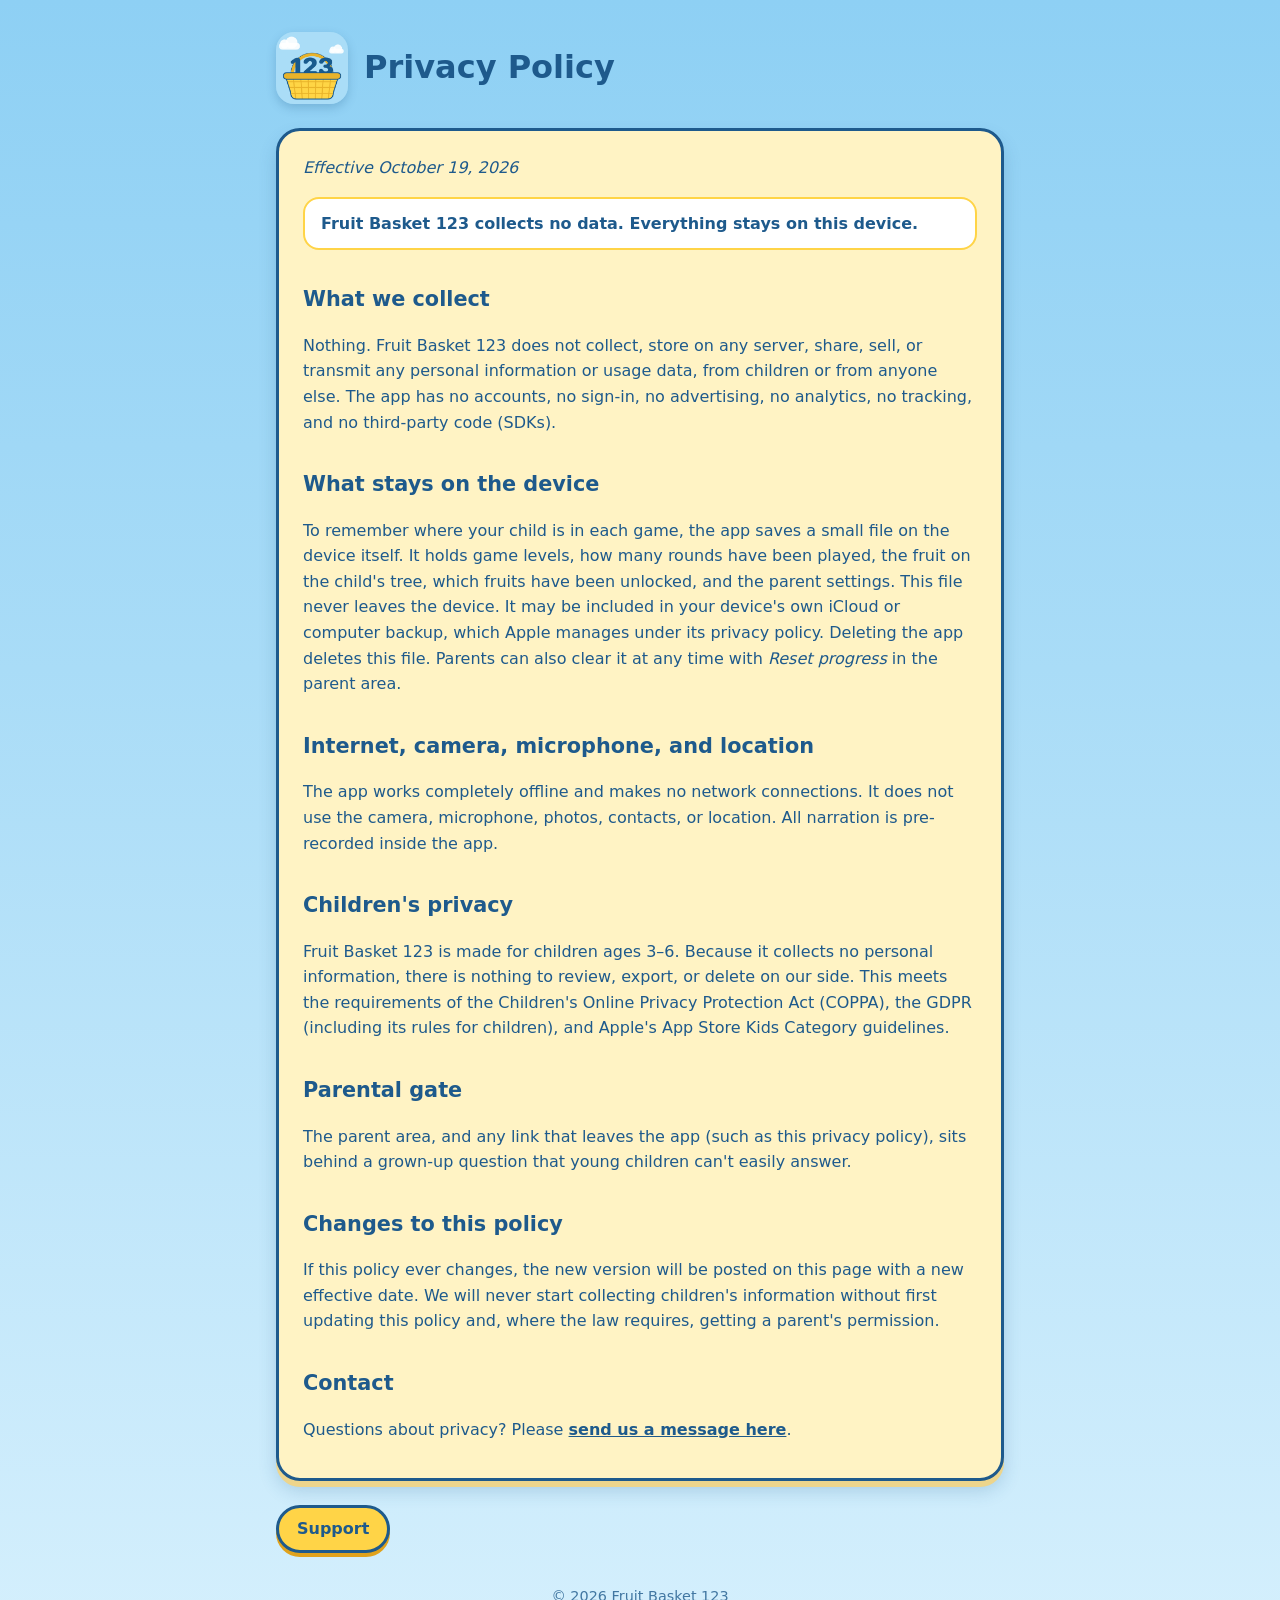
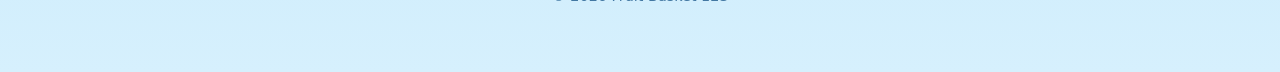
==== privacy.html @ b57d798e "Support and privacy policy pages for Fruit Basket 123" ====
<!doctype html>
<html lang="en">
<head>
<meta charset="utf-8">
<meta name="viewport" content="width=device-width, initial-scale=1">
<title>Fruit Basket 123 Privacy Policy</title>
<meta name="description" content="Fruit Basket 123 collects no data. Everything stays on the device.">
<link rel="stylesheet" href="style.css">
<link rel="icon" href="icon.png">
</head>
<body>
<main>
  <header>
    <img src="icon.png" alt="Fruit Basket 123 app icon">
    <h1>Privacy Policy</h1>
  </header>
  <div class="card">
    <p><em>Effective October 19, 2026</em></p>
    <p class="highlight">Fruit Basket 123 collects no data. Everything stays on this device.</p>

    <h2>What we collect</h2>
    <p>Nothing. Fruit Basket 123 does not collect, store on any server, share, sell, or transmit any
    personal information or usage data, from children or from anyone else. The app has no accounts,
    no sign-in, no advertising, no analytics, no tracking, and no third-party code (SDKs).</p>

    <h2>What stays on the device</h2>
    <p>To remember where your child is in each game, the app saves a small file on the device itself.
    It holds game levels, how many rounds have been played, the fruit on the child's tree, which
    fruits have been unlocked, and the parent settings. This file never leaves the device. It may be included in your
    device's own iCloud or computer backup, which Apple manages under its privacy policy. Deleting
    the app deletes this file. Parents can also clear it at any time with <em>Reset progress</em> in the parent area.</p>

    <h2>Internet, camera, microphone, and location</h2>
    <p>The app works completely offline and makes no network connections. It does not use the camera,
    microphone, photos, contacts, or location. All narration is pre-recorded inside the app.</p>

    <h2>Children's privacy</h2>
    <p>Fruit Basket 123 is made for children ages 3–6. Because it collects no personal information,
    there is nothing to review, export, or delete on our side. This meets the requirements of the
    Children's Online Privacy Protection Act (COPPA), the GDPR (including its rules for children), and
    Apple's App Store Kids Category guidelines.</p>

    <h2>Parental gate</h2>
    <p>The parent area, and any link that leaves the app (such as this privacy policy), sits behind a
    grown-up question that young children can't easily answer.</p>

    <h2>Changes to this policy</h2>
    <p>If this policy ever changes, the new version will be posted on this page with a new effective
    date. We will never start collecting children's information without first updating this policy and,
    where the law requires, getting a parent's permission.</p>

    <h2>Contact</h2>
    <p>Questions about privacy? Please
    <a href="https://github.com/ryankhershberger/fruitbasket123/issues">send us a message here</a>.</p>
  </div>
  <nav>
    <a href="index.html">Support</a>
  </nav>
  <footer>© 2026 Fruit Basket 123</footer>
</main>
</body>
</html>
---- style.css ----
:root {
  --sunshine: #FFD447; --butter: #FFF3C4; --sky: #A9DCF7; --deep: #1E5A8C; --white: #FFFFFF;
}
* { box-sizing: border-box; }
body {
  margin: 0; background: linear-gradient(#8ED0F4, var(--sky) 40%, #D6F0FD); color: var(--deep);
  font-family: ui-rounded, "SF Pro Rounded", system-ui, -apple-system, "Segoe UI", sans-serif;
  line-height: 1.6; min-height: 100vh;
}
main { max-width: 760px; margin: 0 auto; padding: 32px 16px 64px; }
header { display: flex; align-items: center; gap: 16px; margin-bottom: 24px; }
header img { width: 72px; height: 72px; border-radius: 18px; box-shadow: 0 4px 10px rgba(30,90,140,.25); }
h1 { font-size: 2rem; margin: 0; }
h2 { font-size: 1.3rem; margin: 1.6em 0 .4em; }
.card {
  background: var(--butter); border: 3px solid var(--deep); border-radius: 24px; padding: 8px 24px 20px;
  box-shadow: 0 6px 0 #EDD58C, 0 10px 18px rgba(30,90,140,.2);
}
.highlight { background: var(--white); border-radius: 16px; padding: 12px 16px; border: 2px solid var(--sunshine); font-weight: 600; }
a { color: var(--deep); font-weight: 700; }
nav { margin-top: 24px; display: flex; gap: 12px; flex-wrap: wrap; }
nav a {
  background: var(--sunshine); border: 3px solid var(--deep); border-radius: 999px; padding: 8px 18px;
  text-decoration: none; box-shadow: 0 4px 0 #E0A21C;
}
footer { margin-top: 32px; font-size: .9rem; opacity: .8; text-align: center; }
ul { padding-left: 1.2em; }
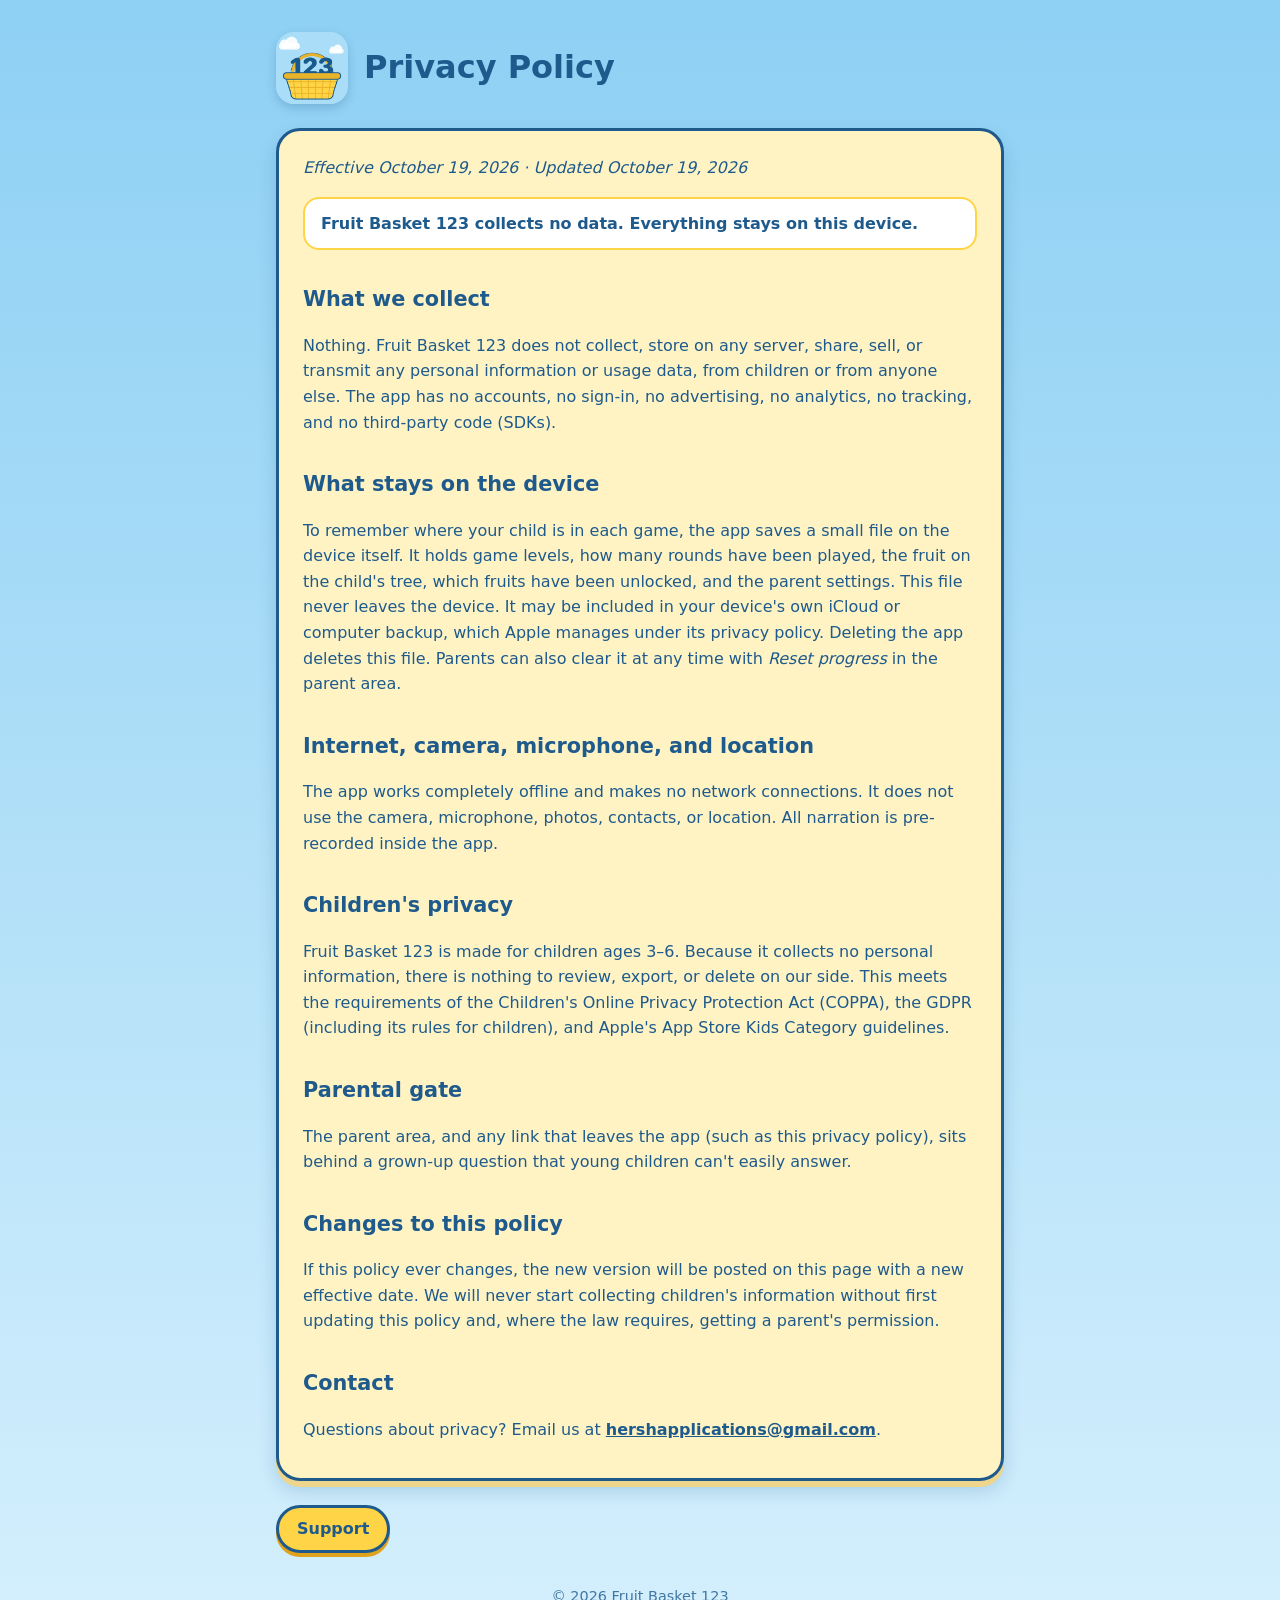
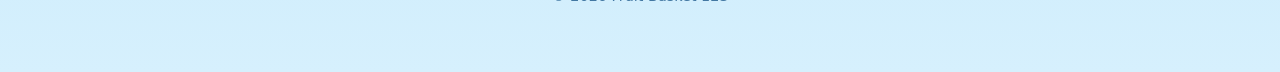
==== commit 9c1a0639: "Contact: hershapplications@gmail.com" ====
--- a/privacy.html
+++ b/privacy.html
@@ -15,7 +15,7 @@
     <h1>Privacy Policy</h1>
   </header>
   <div class="card">
-    <p><em>Effective October 19, 2026</em></p>
+    <p><em>Effective October 19, 2026 · Updated October 19, 2026</em></p>
     <p class="highlight">Fruit Basket 123 collects no data. Everything stays on this device.</p>
 
     <h2>What we collect</h2>
@@ -50,8 +50,7 @@
     where the law requires, getting a parent's permission.</p>
 
     <h2>Contact</h2>
-    <p>Questions about privacy? Please
-    <a href="https://github.com/ryankhershberger/fruitbasket123/issues">send us a message here</a>.</p>
+    <p>Questions about privacy? Email us at <a href="mailto:hershapplications@gmail.com">hershapplications@gmail.com</a>.</p>
   </div>
   <nav>
     <a href="index.html">Support</a>
